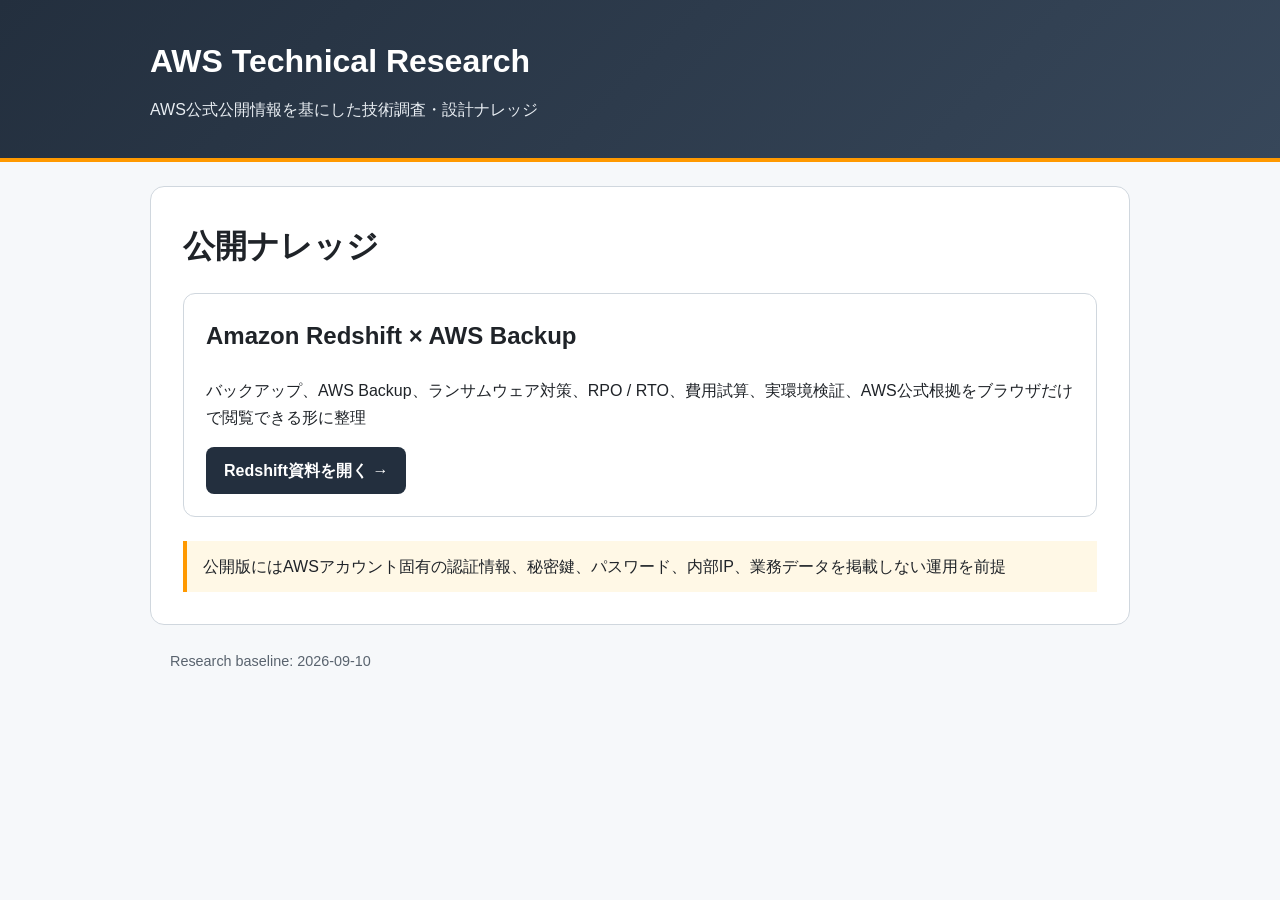
==== index.html @ 13f20b09 "Add GitHub Pages landing page" ====
<!doctype html>
<html lang="ja">
<head>
<meta charset="utf-8">
<meta name="viewport" content="width=device-width,initial-scale=1">
<title>AWS Technical Research</title>
<style>
:root{--bg:#f6f8fa;--panel:#fff;--text:#1f2328;--line:#d0d7de;--link:#0969da;--aws:#232f3e;--orange:#ff9900}*{box-sizing:border-box}body{margin:0;background:var(--bg);color:var(--text);font-family:-apple-system,BlinkMacSystemFont,"Segoe UI","Noto Sans JP",Arial,sans-serif;line-height:1.7}header{background:linear-gradient(135deg,var(--aws),#37475a);color:#fff;border-bottom:4px solid var(--orange);padding:34px 20px}.wrap{max-width:980px;margin:auto}h1{margin:0}header p{margin:.5rem 0 0;color:#e8edf2}main{background:#fff;border:1px solid var(--line);border-radius:14px;margin:24px auto;padding:32px;max-width:980px}.card{border:1px solid var(--line);border-radius:12px;padding:22px;margin:20px 0;background:#fff}.card h2{margin-top:0}.button{display:inline-block;background:var(--aws);color:#fff;text-decoration:none;padding:10px 18px;border-radius:8px;font-weight:600}.button:hover{opacity:.9}.note{border-left:4px solid var(--orange);background:#fff8e6;padding:12px 16px;margin-top:24px}footer{max-width:980px;margin:20px auto 40px;padding:0 20px;color:#59636e;font-size:.9rem}
</style>
</head>
<body>
<header><div class="wrap"><h1>AWS Technical Research</h1><p>AWS公式公開情報を基にした技術調査・設計ナレッジ</p></div></header>
<main>
<h1>公開ナレッジ</h1>
<div class="card">
<h2>Amazon Redshift × AWS Backup</h2>
<p>バックアップ、AWS Backup、ランサムウェア対策、RPO / RTO、費用試算、実環境検証、AWS公式根拠をブラウザだけで閲覧できる形に整理</p>
<a class="button" href="redshift/">Redshift資料を開く →</a>
</div>
<div class="note">公開版にはAWSアカウント固有の認証情報、秘密鍵、パスワード、内部IP、業務データを掲載しない運用を前提</div>
</main>
<footer>Research baseline: 2026-09-10</footer>
</body>
</html>
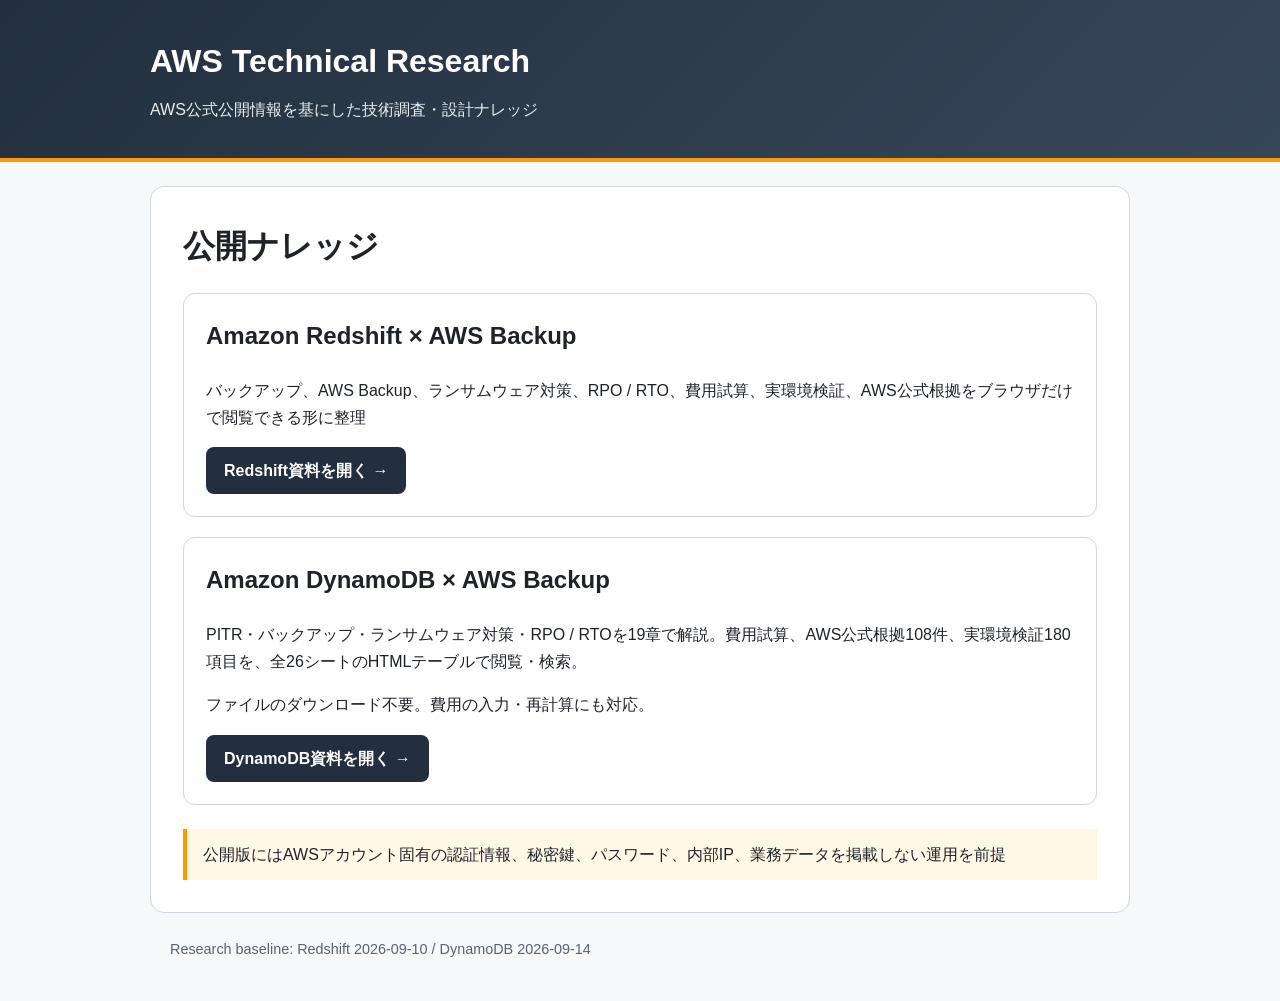
==== commit 7b06229c: "Add DynamoDB backup research page with in-page tables and calculator" ====
--- a/index.html
+++ b/index.html
@@ -17,8 +17,14 @@
 <p>バックアップ、AWS Backup、ランサムウェア対策、RPO / RTO、費用試算、実環境検証、AWS公式根拠をブラウザだけで閲覧できる形に整理</p>
 <a class="button" href="redshift/">Redshift資料を開く →</a>
 </div>
+<div class="card">
+<h2>Amazon DynamoDB × AWS Backup</h2>
+<p>PITR・バックアップ・ランサムウェア対策・RPO / RTOを19章で解説。費用試算、AWS公式根拠108件、実環境検証180項目を、全26シートのHTMLテーブルで閲覧・検索。</p>
+<p>ファイルのダウンロード不要。費用の入力・再計算にも対応。</p>
+<a class="button" href="dynamodb/">DynamoDB資料を開く →</a>
+</div>
 <div class="note">公開版にはAWSアカウント固有の認証情報、秘密鍵、パスワード、内部IP、業務データを掲載しない運用を前提</div>
 </main>
-<footer>Research baseline: 2026-09-10</footer>
+<footer>Research baseline: Redshift 2026-09-10 / DynamoDB 2026-09-14</footer>
 </body>
 </html>
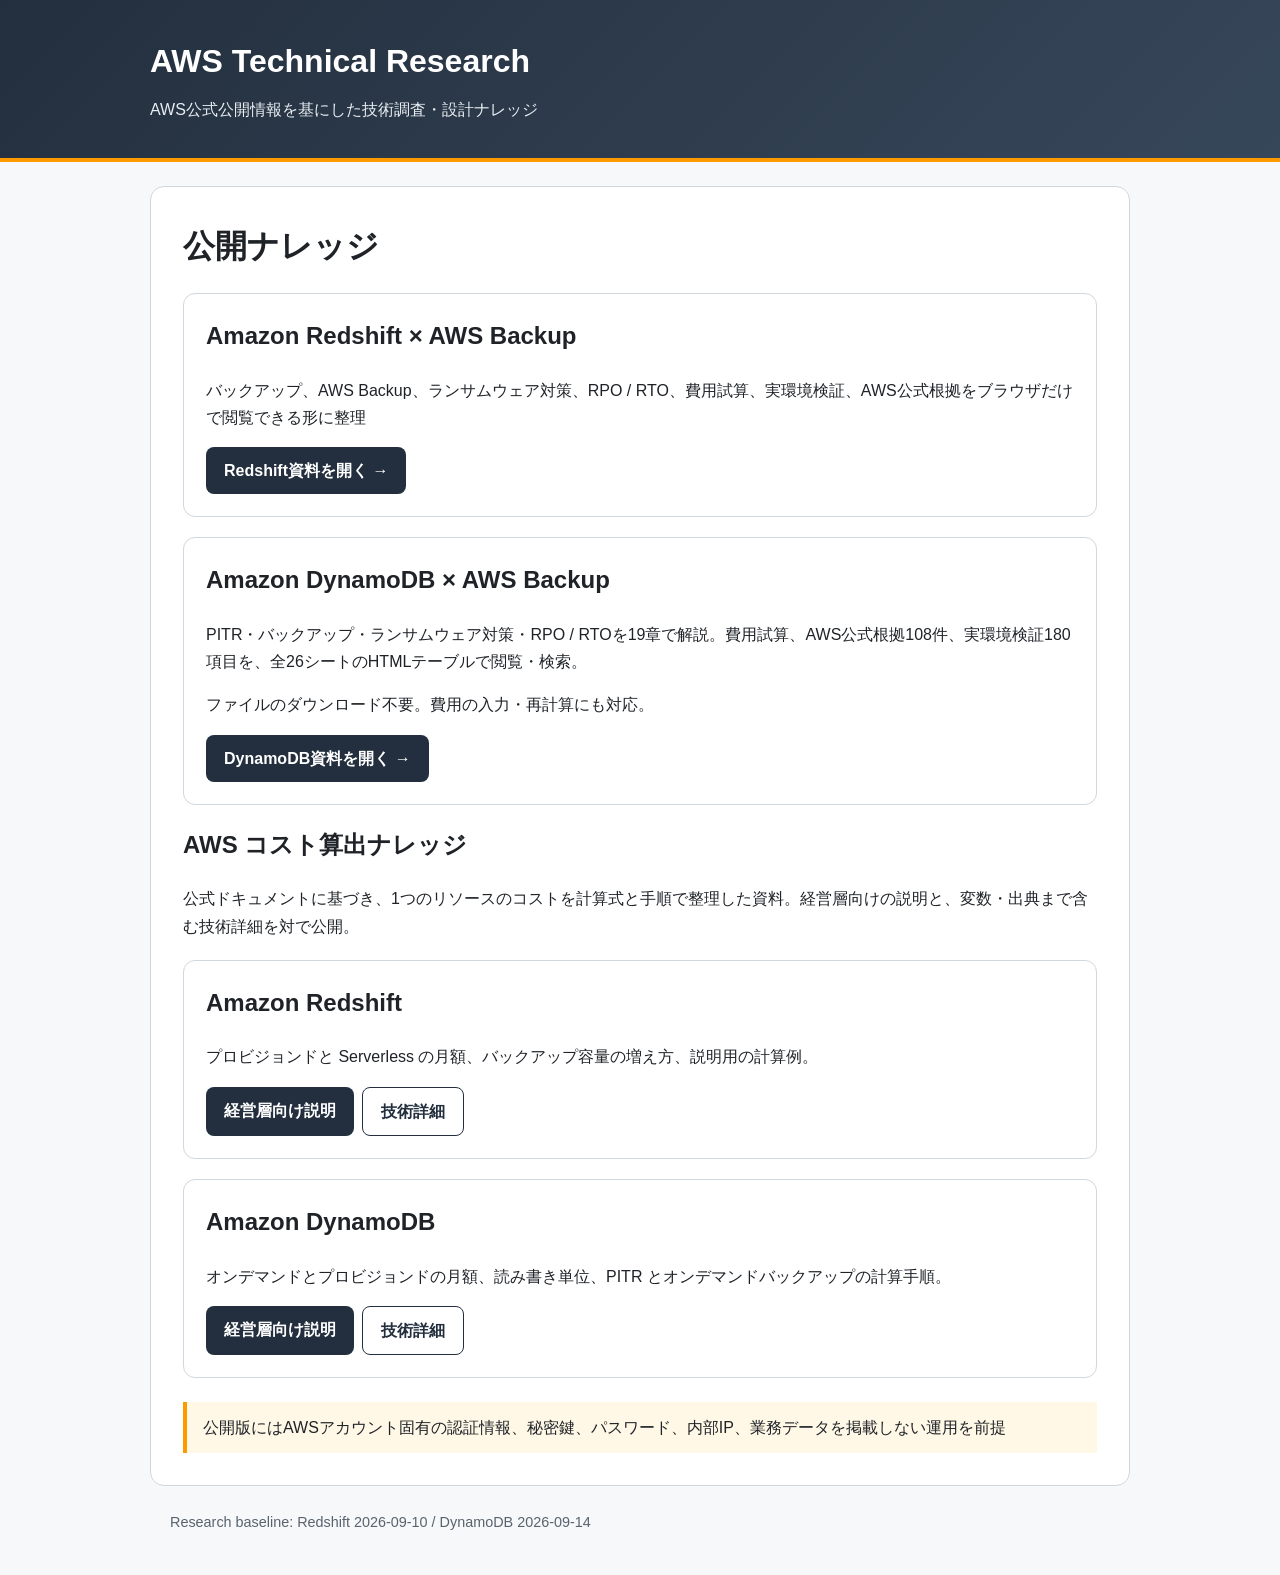
==== commit fc91d546: "Publish Redshift and DynamoDB cost-calculation pages Add executive and technical HTML pages for AWS " ====
--- a/index.html
+++ b/index.html
@@ -5,7 +5,7 @@
 <meta name="viewport" content="width=device-width,initial-scale=1">
 <title>AWS Technical Research</title>
 <style>
-:root{--bg:#f6f8fa;--panel:#fff;--text:#1f2328;--line:#d0d7de;--link:#0969da;--aws:#232f3e;--orange:#ff9900}*{box-sizing:border-box}body{margin:0;background:var(--bg);color:var(--text);font-family:-apple-system,BlinkMacSystemFont,"Segoe UI","Noto Sans JP",Arial,sans-serif;line-height:1.7}header{background:linear-gradient(135deg,var(--aws),#37475a);color:#fff;border-bottom:4px solid var(--orange);padding:34px 20px}.wrap{max-width:980px;margin:auto}h1{margin:0}header p{margin:.5rem 0 0;color:#e8edf2}main{background:#fff;border:1px solid var(--line);border-radius:14px;margin:24px auto;padding:32px;max-width:980px}.card{border:1px solid var(--line);border-radius:12px;padding:22px;margin:20px 0;background:#fff}.card h2{margin-top:0}.button{display:inline-block;background:var(--aws);color:#fff;text-decoration:none;padding:10px 18px;border-radius:8px;font-weight:600}.button:hover{opacity:.9}.note{border-left:4px solid var(--orange);background:#fff8e6;padding:12px 16px;margin-top:24px}footer{max-width:980px;margin:20px auto 40px;padding:0 20px;color:#59636e;font-size:.9rem}
+:root{--bg:#f6f8fa;--panel:#fff;--text:#1f2328;--line:#d0d7de;--link:#0969da;--aws:#232f3e;--orange:#ff9900}*{box-sizing:border-box}body{margin:0;background:var(--bg);color:var(--text);font-family:-apple-system,BlinkMacSystemFont,"Segoe UI","Noto Sans JP",Arial,sans-serif;line-height:1.7}header{background:linear-gradient(135deg,var(--aws),#37475a);color:#fff;border-bottom:4px solid var(--orange);padding:34px 20px}.wrap{max-width:980px;margin:auto}h1{margin:0}header p{margin:.5rem 0 0;color:#e8edf2}main{background:#fff;border:1px solid var(--line);border-radius:14px;margin:24px auto;padding:32px;max-width:980px}.card{border:1px solid var(--line);border-radius:12px;padding:22px;margin:20px 0;background:#fff}.card h2{margin-top:0}.button{display:inline-block;background:var(--aws);color:#fff;text-decoration:none;padding:10px 18px;border-radius:8px;font-weight:600}.button:hover{opacity:.9}.button.alt{background:#fff;color:var(--aws);border:1px solid var(--aws)}.actions{display:flex;flex-wrap:wrap;gap:8px}.note{border-left:4px solid var(--orange);background:#fff8e6;padding:12px 16px;margin-top:24px}footer{max-width:980px;margin:20px auto 40px;padding:0 20px;color:#59636e;font-size:.9rem}
 </style>
 </head>
 <body>
@@ -23,6 +23,24 @@
 <p>ファイルのダウンロード不要。費用の入力・再計算にも対応。</p>
 <a class="button" href="dynamodb/">DynamoDB資料を開く →</a>
 </div>
+<h2>AWS コスト算出ナレッジ</h2>
+<p>公式ドキュメントに基づき、1つのリソースのコストを計算式と手順で整理した資料。経営層向けの説明と、変数・出典まで含む技術詳細を対で公開。</p>
+<div class="card">
+<h2>Amazon Redshift</h2>
+<p>プロビジョンドと Serverless の月額、バックアップ容量の増え方、説明用の計算例。</p>
+<div class="actions">
+<a class="button" href="cost/redshift/executive/">経営層向け説明</a>
+<a class="button alt" href="cost/redshift/">技術詳細</a>
+</div>
+</div>
+<div class="card">
+<h2>Amazon DynamoDB</h2>
+<p>オンデマンドとプロビジョンドの月額、読み書き単位、PITR とオンデマンドバックアップの計算手順。</p>
+<div class="actions">
+<a class="button" href="cost/dynamodb/executive/">経営層向け説明</a>
+<a class="button alt" href="cost/dynamodb/">技術詳細</a>
+</div>
+</div>
 <div class="note">公開版にはAWSアカウント固有の認証情報、秘密鍵、パスワード、内部IP、業務データを掲載しない運用を前提</div>
 </main>
 <footer>Research baseline: Redshift 2026-09-10 / DynamoDB 2026-09-14</footer>
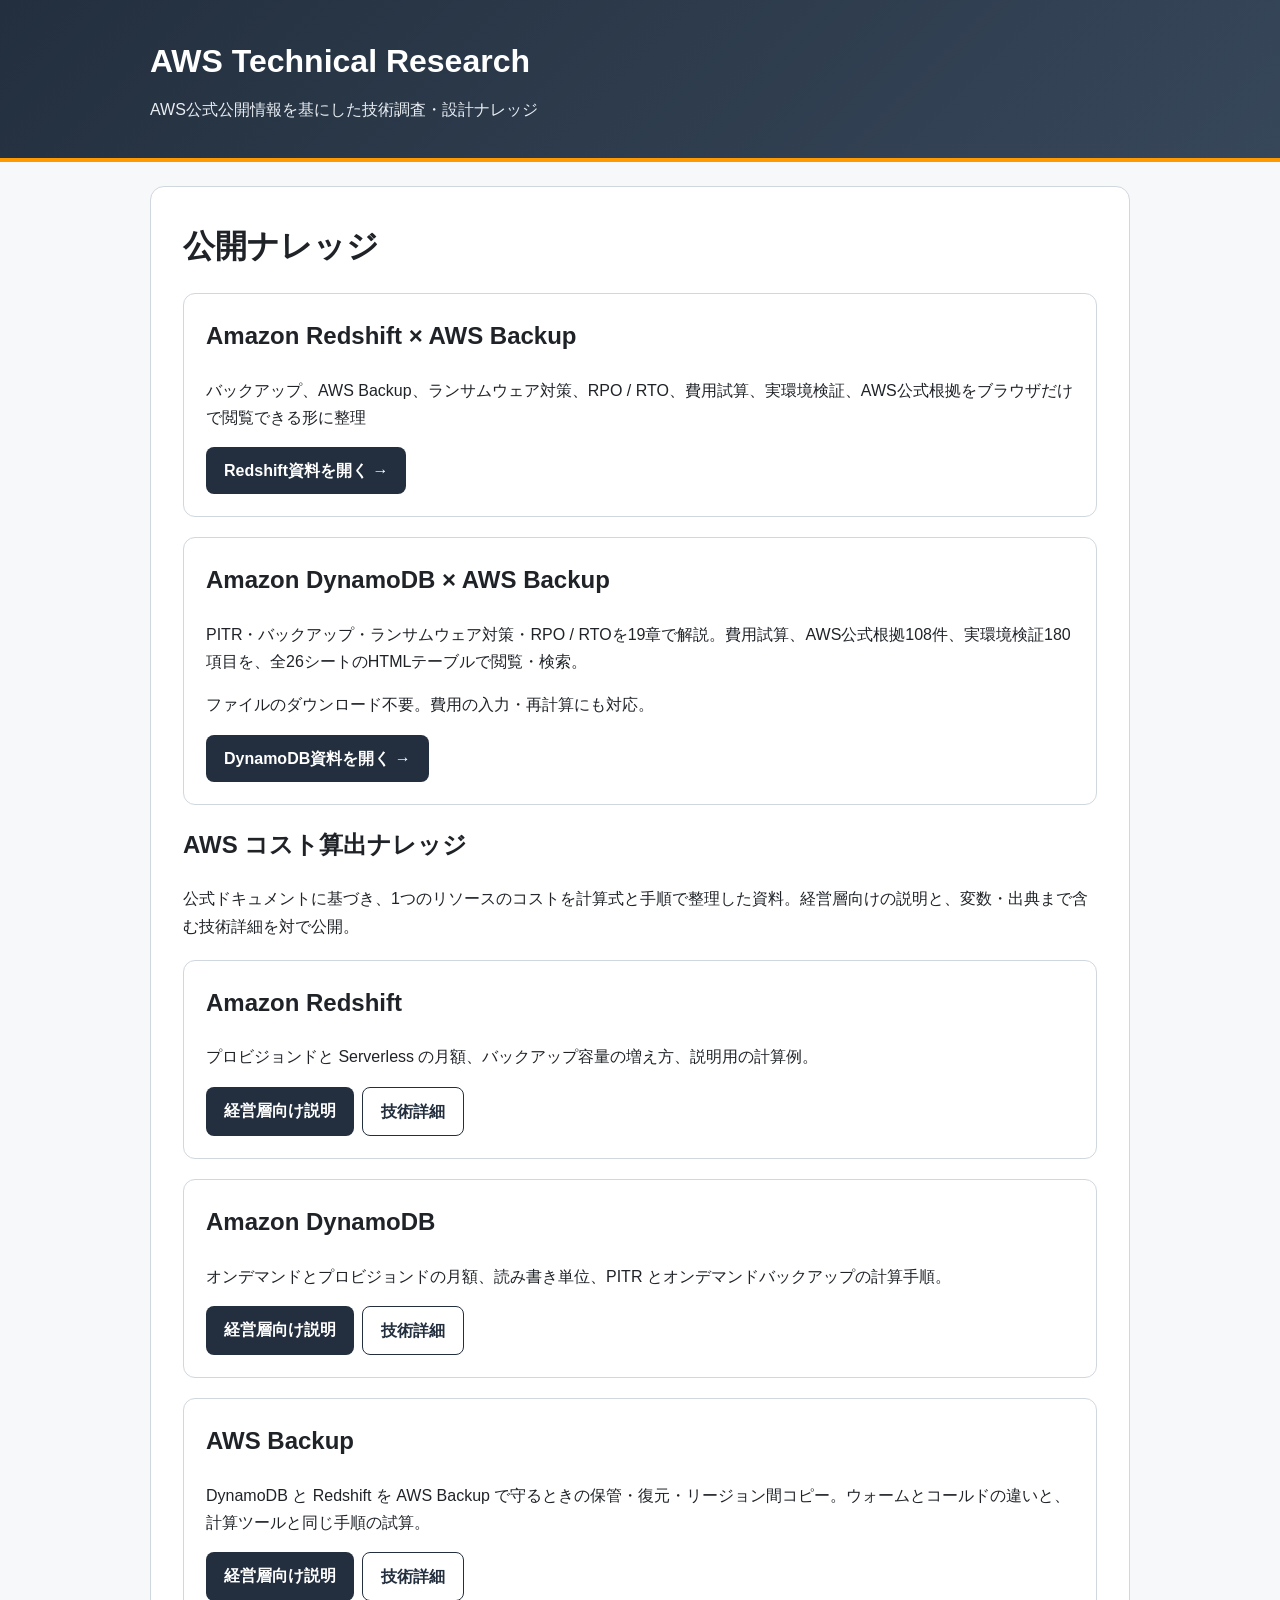
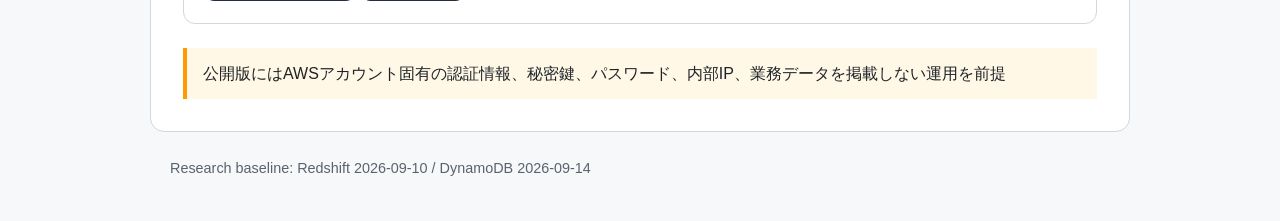
==== commit 1898fef8: "Add AWS Backup cost-calculation pages Publish executive and engineer pages for AWS Backup pricing, w" ====
--- a/index.html
+++ b/index.html
@@ -41,6 +41,14 @@
 <a class="button alt" href="cost/dynamodb/">技術詳細</a>
 </div>
 </div>
+<div class="card">
+<h2>AWS Backup</h2>
+<p>DynamoDB と Redshift を AWS Backup で守るときの保管・復元・リージョン間コピー。ウォームとコールドの違いと、計算ツールと同じ手順の試算。</p>
+<div class="actions">
+<a class="button" href="cost/aws-backup/executive/">経営層向け説明</a>
+<a class="button alt" href="cost/aws-backup/">技術詳細</a>
+</div>
+</div>
 <div class="note">公開版にはAWSアカウント固有の認証情報、秘密鍵、パスワード、内部IP、業務データを掲載しない運用を前提</div>
 </main>
 <footer>Research baseline: Redshift 2026-09-10 / DynamoDB 2026-09-14</footer>
